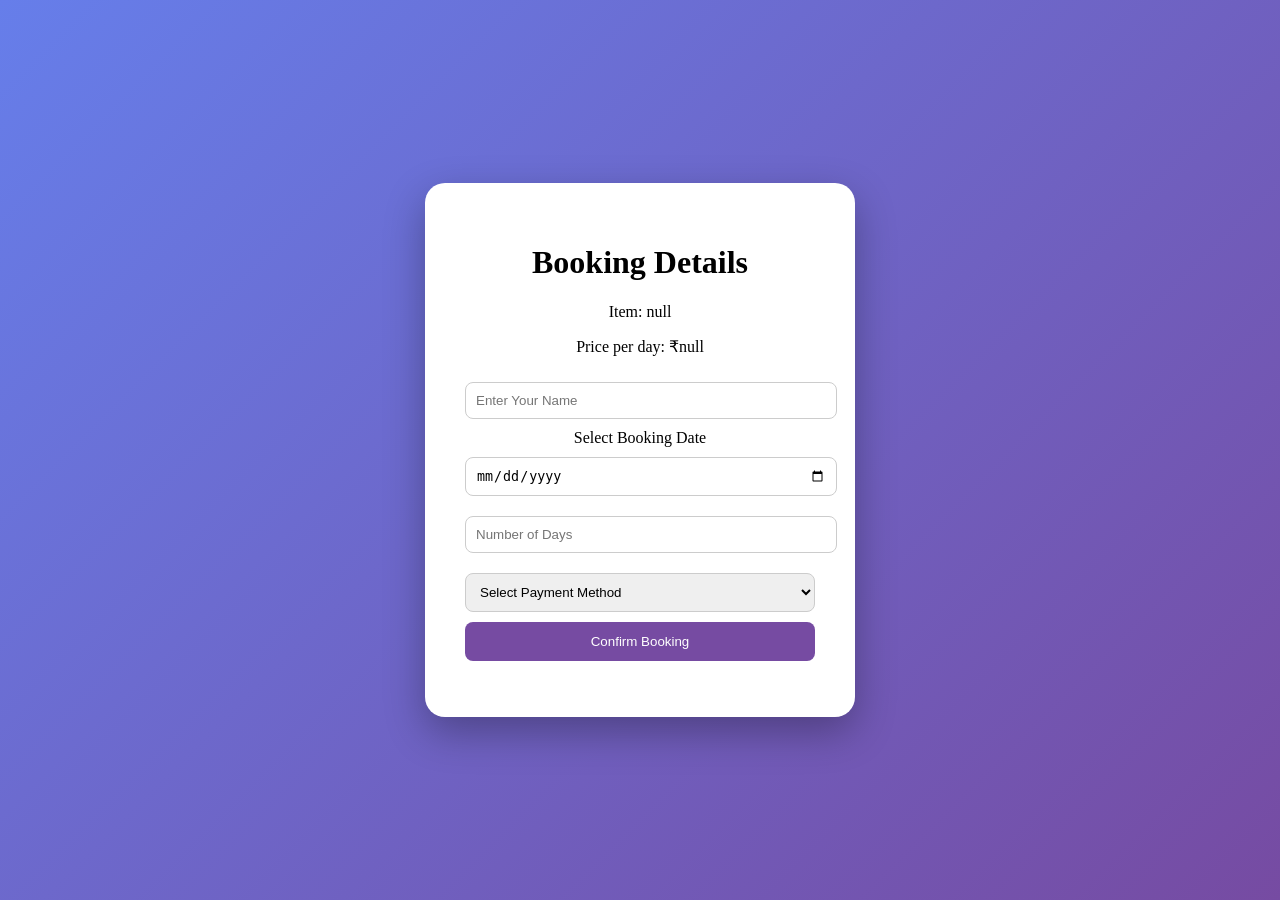
==== booking.html @ 20396b88 "Updated website" ====
<!DOCTYPE html>
<html>
<head>
    <title>Booking</title>
    <link rel="stylesheet" href="style.css">
</head>
<body class="booking-page">

<div class="booking-box">

    <h1>Booking Details</h1>

    <div class="item-info">
        <p id="itemName"></p>
        <p id="itemPrice"></p>
    </div>

    <input type="text" id="customerName" placeholder="Enter Your Name">

    <label>Select Booking Date</label>
    <input type="date" id="bookingDate">

    <input type="number" id="days" placeholder="Number of Days">

    <select id="paymentMethod">
        <option value="">Select Payment Method</option>
        <option>UPI</option>
        <option>Credit Card</option>
        <option>Cash</option>
    </select>

    <button onclick="confirmBooking()">Confirm Booking</button>

    <p id="successMessage" class="success-message"></p>

</div>

<script src="script.js"></script>
</body>
</html>
---- style.css ----
body{
    margin:0;
    font-family:Segoe UI;
    text-align:center;
}

/* HOME PAGE */
.home-page{
    height:100vh;
    display:flex;
    justify-content:center;
    align-items:center;
    background:linear-gradient(135deg,#ff9a9e,#fad0c4);
}

.home-container{
    background:white;
    padding:50px;
    border-radius:20px;
    box-shadow:0 15px 40px rgba(0,0,0,0.3);
}

.home-container button{
    padding:12px 25px;
    background:#ff4b5c;
    color:white;
    border:none;
    border-radius:8px;
    cursor:pointer;
}

/* ITEMS PAGE */
.items-page{
    background:linear-gradient(135deg,#36d1dc,#5b86e5);
    padding-bottom:50px;
}

.page-title{
    padding-top:30px;
    color:white;
}

.items-container{
    display:grid;
    grid-template-columns:repeat(auto-fit,minmax(220px,1fr));
    gap:25px;
    padding:30px;
}

.item-card{
    background:white;
    padding:20px;
    border-radius:15px;
    box-shadow:0 10px 25px rgba(0,0,0,0.3);
}

.item-card img{
    width:100%;
    height:150px;
    object-fit:cover;
    border-radius:10px;
}

.item-card button{
    padding:8px 15px;
    background:#667eea;
    color:white;
    border:none;
    border-radius:8px;
    cursor:pointer;
}

/* BOOKING PAGE */
.booking-page{
    height:100vh;
    display:flex;
    justify-content:center;
    align-items:center;
    background:linear-gradient(135deg,#667eea,#764ba2);
}

.booking-box{
    background:white;
    padding:40px;
    border-radius:20px;
    width:350px;
    box-shadow:0 15px 40px rgba(0,0,0,0.3);
}

.booking-box input,
.booking-box select{
    width:100%;
    padding:10px;
    margin:10px 0;
    border-radius:8px;
    border:1px solid #ccc;
}

.booking-box button{
    width:100%;
    padding:12px;
    background:#764ba2;
    color:white;
    border:none;
    border-radius:8px;
    cursor:pointer;
}

.success-message{
    margin-top:15px;
    color:green;
    font-weight:bold;
}
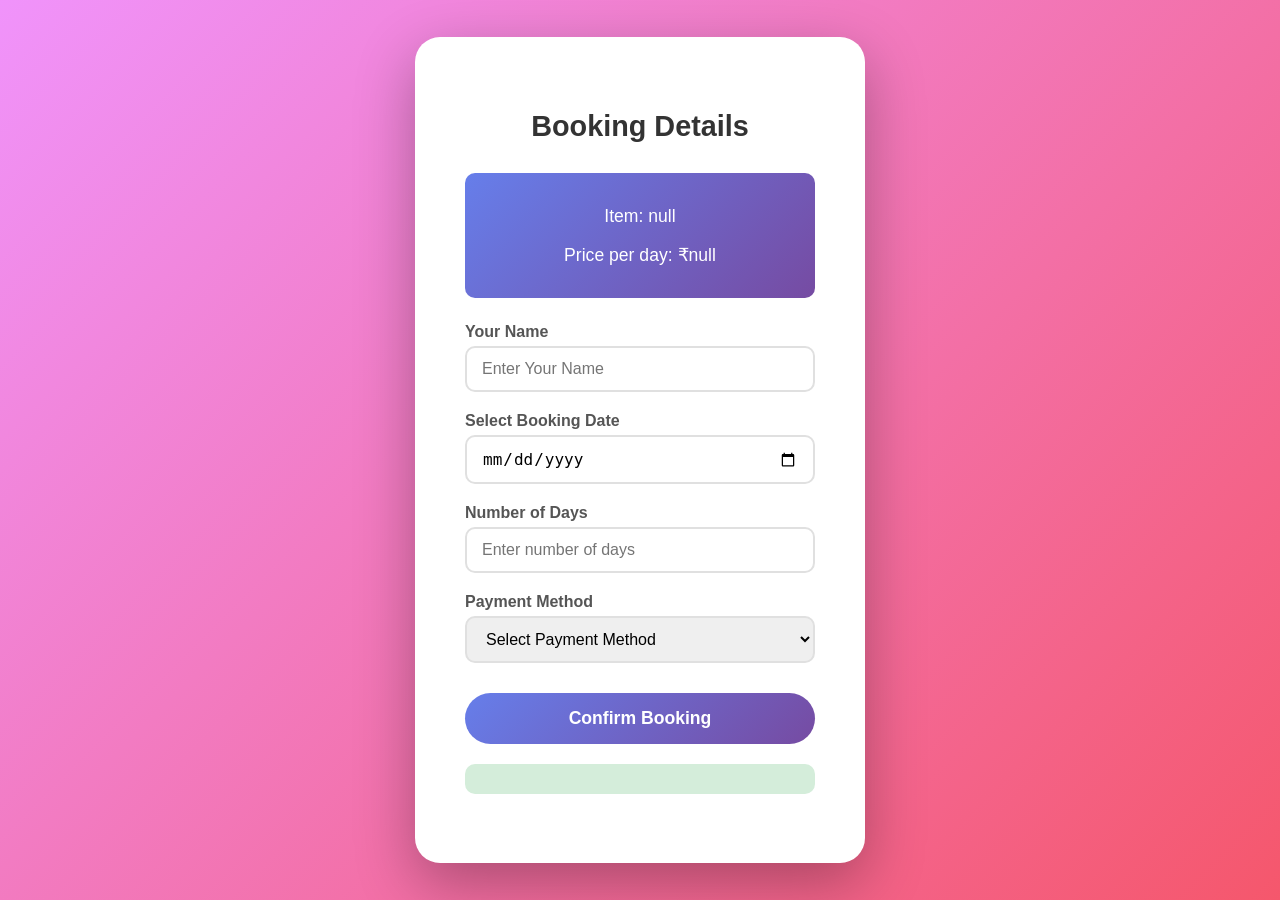
==== commit beeb8c90: "images inserted and fitted properly" ====
--- a/booking.html
+++ b/booking.html
@@ -8,20 +8,23 @@
 
 <div class="booking-box">
 
-    <h1>Booking Details</h1>
+    <h2>Booking Details</h2>
 
     <div class="item-info">
         <p id="itemName"></p>
         <p id="itemPrice"></p>
     </div>
 
+    <label for="customerName">Your Name</label>
     <input type="text" id="customerName" placeholder="Enter Your Name">
 
-    <label>Select Booking Date</label>
+    <label for="bookingDate">Select Booking Date</label>
     <input type="date" id="bookingDate">
 
-    <input type="number" id="days" placeholder="Number of Days">
+    <label for="days">Number of Days</label>
+    <input type="number" id="days" placeholder="Enter number of days">
 
+    <label for="paymentMethod">Payment Method</label>
     <select id="paymentMethod">
         <option value="">Select Payment Method</option>
         <option>UPI</option>
@@ -37,4 +40,5 @@
 
 <script src="script.js"></script>
 </body>
-</html>+</html>
+
--- a/style.css
+++ b/style.css
@@ -1,113 +1,325 @@
-body{
-    margin:0;
-    font-family:Segoe UI;
-    text-align:center;
+* {
+    box-sizing: border-box;
+}
+
+body {
+    margin: 0;
+    font-family: 'Segoe UI', Tahoma, Geneva, Verdana, sans-serif;
+    text-align: center;
 }
 
 /* HOME PAGE */
-.home-page{
-    height:100vh;
-    display:flex;
-    justify-content:center;
-    align-items:center;
-    background:linear-gradient(135deg,#ff9a9e,#fad0c4);
-}
-
-.home-container{
-    background:white;
-    padding:50px;
-    border-radius:20px;
-    box-shadow:0 15px 40px rgba(0,0,0,0.3);
-}
-
-.home-container button{
-    padding:12px 25px;
-    background:#ff4b5c;
-    color:white;
-    border:none;
-    border-radius:8px;
-    cursor:pointer;
+.home-page {
+    height: 100vh;
+    display: flex;
+    justify-content: center;
+    align-items: center;
+    background: linear-gradient(135deg, #667eea 0%, #764ba2 100%);
+}
+
+.home-container {
+    background: white;
+    padding: 60px 80px;
+    border-radius: 25px;
+    box-shadow: 0 20px 60px rgba(0, 0, 0, 0.4);
+    text-align: center;
+}
+
+.home-container h1 {
+    color: #333;
+    margin-bottom: 10px;
+    font-size: 2.5rem;
+}
+
+.home-container p {
+    color: #666;
+    margin-bottom: 30px;
+    font-size: 1.1rem;
+}
+
+.home-container button {
+    padding: 15px 40px;
+    background: linear-gradient(135deg, #667eea 0%, #764ba2 100%);
+    color: white;
+    border: none;
+    border-radius: 50px;
+    cursor: pointer;
+    font-size: 1.1rem;
+    font-weight: 600;
+    transition: transform 0.3s, box-shadow 0.3s;
+}
+
+.home-container button:hover {
+    transform: translateY(-3px);
+    box-shadow: 0 10px 30px rgba(102, 126, 234, 0.5);
 }
 
 /* ITEMS PAGE */
-.items-page{
-    background:linear-gradient(135deg,#36d1dc,#5b86e5);
-    padding-bottom:50px;
-}
-
-.page-title{
-    padding-top:30px;
-    color:white;
-}
-
-.items-container{
-    display:grid;
-    grid-template-columns:repeat(auto-fit,minmax(220px,1fr));
-    gap:25px;
-    padding:30px;
-}
-
-.item-card{
-    background:white;
-    padding:20px;
-    border-radius:15px;
-    box-shadow:0 10px 25px rgba(0,0,0,0.3);
-}
-
-.item-card img{
-    width:100%;
-    height:150px;
-    object-fit:cover;
-    border-radius:10px;
-}
-
-.item-card button{
-    padding:8px 15px;
-    background:#667eea;
-    color:white;
-    border:none;
-    border-radius:8px;
-    cursor:pointer;
+.items-page {
+    background: linear-gradient(135deg, #1e3c72 0%, #2a5298 100%);
+    min-height: 100vh;
+    padding-bottom: 50px;
+}
+
+.page-title {
+    padding-top: 40px;
+    padding-bottom: 20px;
+    color: white;
+    font-size: 2.5rem;
+    text-shadow: 2px 2px 4px rgba(0, 0, 0, 0.3);
+    margin: 0;
+}
+
+.items-container {
+    display: grid;
+    grid-template-columns: repeat(auto-fit, minmax(250px, 1fr));
+    gap: 30px;
+    padding: 30px 50px;
+    max-width: 1400px;
+    margin: 0 auto;
+}
+
+.item-card {
+    background: white;
+    padding: 25px;
+    border-radius: 20px;
+    box-shadow: 0 15px 35px rgba(0, 0, 0, 0.3);
+    transition: transform 0.3s, box-shadow 0.3s;
+    display: flex;
+    flex-direction: column;
+    align-items: center;
+}
+
+.item-card:hover {
+    transform: translateY(-10px);
+    box-shadow: 0 20px 50px rgba(0, 0, 0, 0.4);
+}
+
+.item-card .image-container {
+    width: 100%;
+    height: 180px;
+    display: flex;
+    align-items: center;
+    justify-content: center;
+    background: linear-gradient(135deg, #f5f7fa 0%, #c3cfe2 100%);
+    border-radius: 15px;
+    padding: 15px;
+    margin-bottom: 15px;
+}
+
+.item-card img {
+    max-width: 100%;
+    max-height: 100%;
+    width: auto;
+    height: auto;
+    object-fit: contain;
+    border-radius: 10px;
+}
+
+.item-card h3 {
+    color: #333;
+    margin: 10px 0;
+    font-size: 1.3rem;
+}
+
+.item-card .price {
+    color: #667eea;
+    font-size: 1.4rem;
+    font-weight: bold;
+    margin: 5px 0 15px 0;
+}
+
+.item-card button {
+    padding: 12px 30px;
+    background: linear-gradient(135deg, #667eea 0%, #764ba2 100%);
+    color: white;
+    border: none;
+    border-radius: 50px;
+    cursor: pointer;
+    font-size: 1rem;
+    font-weight: 600;
+    transition: transform 0.2s, box-shadow 0.2s;
+    width: 100%;
+}
+
+.item-card button:hover {
+    transform: scale(1.05);
+    box-shadow: 0 5px 20px rgba(102, 126, 234, 0.5);
 }
 
 /* BOOKING PAGE */
-.booking-page{
-    height:100vh;
-    display:flex;
-    justify-content:center;
-    align-items:center;
-    background:linear-gradient(135deg,#667eea,#764ba2);
-}
-
-.booking-box{
-    background:white;
-    padding:40px;
-    border-radius:20px;
-    width:350px;
-    box-shadow:0 15px 40px rgba(0,0,0,0.3);
+.booking-page {
+    min-height: 100vh;
+    display: flex;
+    justify-content: center;
+    align-items: center;
+    background: linear-gradient(135deg, #f093fb 0%, #f5576c 100%);
+    padding: 20px;
+}
+
+.booking-box {
+    background: white;
+    padding: 50px;
+    border-radius: 25px;
+    width: 100%;
+    max-width: 450px;
+    box-shadow: 0 20px 60px rgba(0, 0, 0, 0.3);
+}
+
+.booking-box h2 {
+    color: #333;
+    margin-bottom: 30px;
+    font-size: 1.8rem;
+}
+
+.booking-box .item-info {
+    background: linear-gradient(135deg, #667eea 0%, #764ba2 100%);
+    color: white;
+    padding: 15px;
+    border-radius: 10px;
+    margin-bottom: 25px;
+    font-size: 1.1rem;
+}
+
+.booking-box label {
+    display: block;
+    text-align: left;
+    color: #555;
+    font-weight: 600;
+    margin-bottom: 5px;
 }
 
 .booking-box input,
-.booking-box select{
-    width:100%;
-    padding:10px;
-    margin:10px 0;
-    border-radius:8px;
-    border:1px solid #ccc;
-}
-
-.booking-box button{
-    width:100%;
-    padding:12px;
-    background:#764ba2;
-    color:white;
-    border:none;
-    border-radius:8px;
-    cursor:pointer;
-}
-
-.success-message{
-    margin-top:15px;
-    color:green;
-    font-weight:bold;
-}+.booking-box select {
+    width: 100%;
+    padding: 12px 15px;
+    margin-bottom: 20px;
+    border-radius: 10px;
+    border: 2px solid #e0e0e0;
+    font-size: 1rem;
+    transition: border-color 0.3s;
+}
+
+.booking-box input:focus,
+.booking-box select:focus {
+    outline: none;
+    border-color: #667eea;
+}
+
+.booking-box button {
+    width: 100%;
+    padding: 15px;
+    background: linear-gradient(135deg, #667eea 0%, #764ba2 100%);
+    color: white;
+    border: none;
+    border-radius: 50px;
+    cursor: pointer;
+    font-size: 1.1rem;
+    font-weight: 600;
+    transition: transform 0.2s, box-shadow 0.2s;
+    margin-top: 10px;
+}
+
+.booking-box button:hover {
+    transform: translateY(-2px);
+    box-shadow: 0 10px 30px rgba(102, 126, 234, 0.5);
+}
+
+.success-message {
+    margin-top: 20px;
+    color: #28a745;
+    font-weight: bold;
+    font-size: 1.2rem;
+    padding: 15px;
+    background: #d4edda;
+    border-radius: 10px;
+}
+
+/* BOOKINGS PAGE */
+.bookings-page {
+    min-height: 100vh;
+    background: linear-gradient(135deg, #11998e 0%, #38ef7d 100%);
+    padding: 40px 20px;
+}
+
+.bookings-page h1 {
+    color: white;
+    font-size: 2.5rem;
+    margin-bottom: 40px;
+    text-shadow: 2px 2px 4px rgba(0, 0, 0, 0.3);
+}
+
+.bookings-list {
+    max-width: 800px;
+    margin: 0 auto;
+}
+
+.booking-card {
+    background: white;
+    padding: 25px;
+    border-radius: 15px;
+    box-shadow: 0 10px 30px rgba(0, 0, 0, 0.2);
+    margin-bottom: 20px;
+    text-align: left;
+}
+
+.booking-card h3 {
+    color: #333;
+    margin: 0 0 10px 0;
+}
+
+.booking-card p {
+    color: #666;
+    margin: 5px 0;
+}
+
+.booking-card .total {
+    color: #667eea;
+    font-weight: bold;
+    font-size: 1.2rem;
+    margin-top: 10px;
+}
+
+/* Back Button */
+.back-btn {
+    position: fixed;
+    top: 20px;
+    left: 20px;
+    padding: 10px 20px;
+    background: white;
+    color: #333;
+    border: none;
+    border-radius: 50px;
+    cursor: pointer;
+    font-weight: 600;
+    box-shadow: 0 5px 15px rgba(0, 0, 0, 0.2);
+    transition: transform 0.2s;
+    z-index: 1000;
+}
+
+.back-btn:hover {
+    transform: scale(1.05);
+}
+
+/* Responsive Design */
+@media (max-width: 768px) {
+    .items-container {
+        grid-template-columns: repeat(auto-fit, minmax(200px, 1fr));
+        padding: 20px;
+        gap: 20px;
+    }
+
+    .page-title {
+        font-size: 2rem;
+    }
+
+    .home-container {
+        padding: 40px;
+        margin: 20px;
+    }
+
+    .booking-box {
+        padding: 30px;
+    }
+}
+
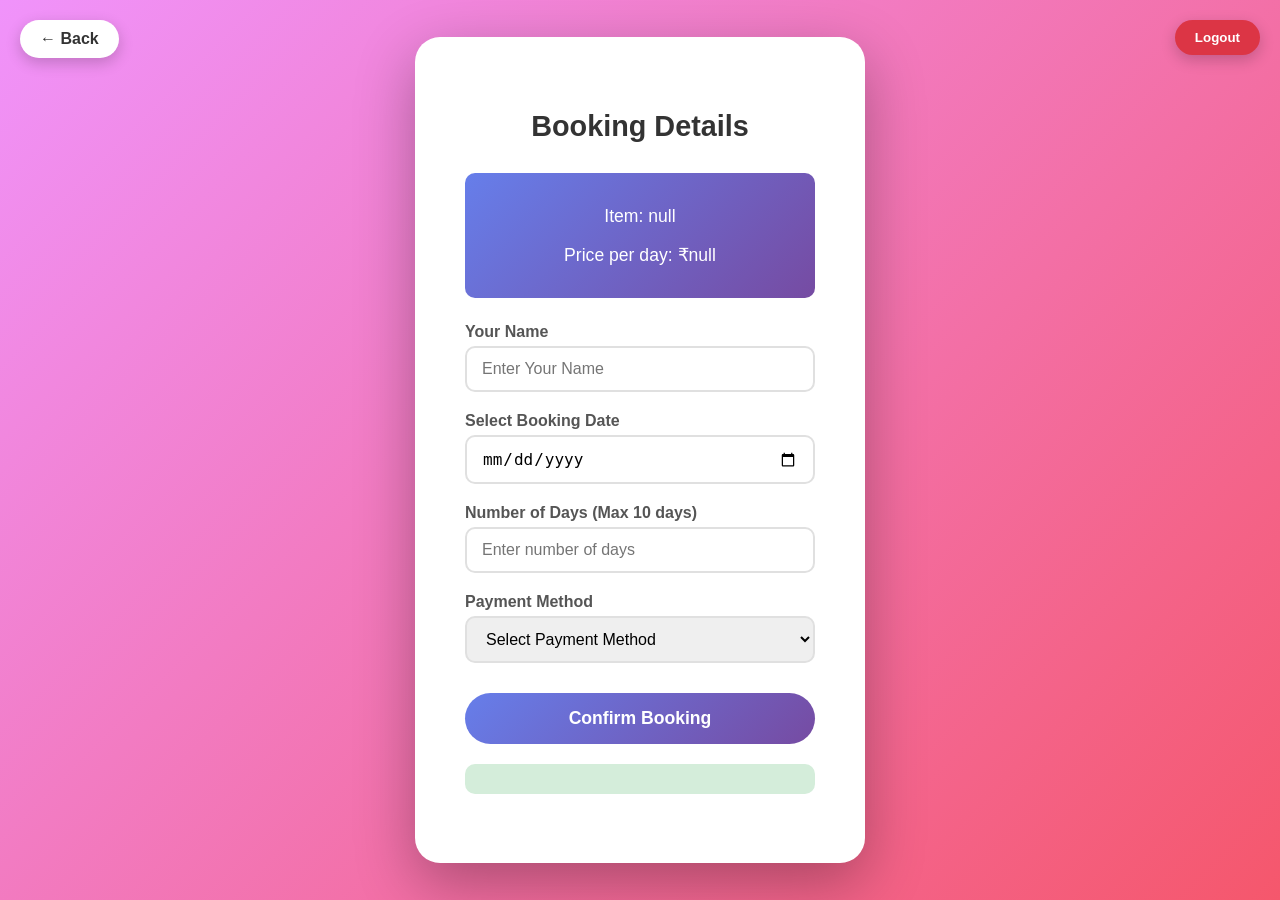
==== commit 2a5b92d4: "login and logout added along with No. of days limit with 10" ====
--- a/booking.html
+++ b/booking.html
@@ -5,6 +5,9 @@
     <link rel="stylesheet" href="style.css">
 </head>
 <body class="booking-page">
+
+<a href="items.html" class="back-btn">← Back</a>
+<button class="logout-btn" onclick="logout()">Logout</button>
 
 <div class="booking-box">
 
@@ -21,8 +24,16 @@
     <label for="bookingDate">Select Booking Date</label>
     <input type="date" id="bookingDate">
 
-    <label for="days">Number of Days</label>
-    <input type="number" id="days" placeholder="Enter number of days">
+    <label for="days">Number of Days (Max 10 days)</label>
+    <input type="number" id="days" placeholder="Enter number of days" min="1" max="10" onchange="toggleTimings()">
+
+    <div id="timingsSection" style="display: none;">
+        <label for="startTime">From Time</label>
+        <input type="time" id="startTime">
+
+        <label for="endTime">To Time</label>
+        <input type="time" id="endTime">
+    </div>
 
     <label for="paymentMethod">Payment Method</label>
     <select id="paymentMethod">
@@ -42,3 +53,4 @@
 </body>
 </html>
 
+
--- a/style.css
+++ b/style.css
@@ -6,6 +6,123 @@
     margin: 0;
     font-family: 'Segoe UI', Tahoma, Geneva, Verdana, sans-serif;
     text-align: center;
+}
+
+/* LOGIN PAGE */
+.login-page {
+    height: 100vh;
+    display: flex;
+    justify-content: center;
+    align-items: center;
+    background: linear-gradient(135deg, #667eea 0%, #764ba2 100%);
+}
+
+.login-container {
+    width: 100%;
+    padding: 20px;
+}
+
+.login-box {
+    background: white;
+    padding: 50px 40px;
+    border-radius: 25px;
+    box-shadow: 0 20px 60px rgba(0, 0, 0, 0.4);
+    max-width: 400px;
+    margin: 0 auto;
+    text-align: center;
+}
+
+.login-box h1 {
+    color: #333;
+    margin-bottom: 5px;
+    font-size: 2rem;
+}
+
+.login-box .subtitle {
+    color: #666;
+    margin-bottom: 30px;
+    font-size: 1rem;
+}
+
+.login-box .form-group {
+    text-align: left;
+    margin-bottom: 20px;
+}
+
+.login-box label {
+    display: block;
+    color: #555;
+    font-weight: 600;
+    margin-bottom: 8px;
+    font-size: 0.95rem;
+}
+
+.login-box input {
+    width: 100%;
+    padding: 12px 15px;
+    border-radius: 10px;
+    border: 2px solid #e0e0e0;
+    font-size: 1rem;
+    transition: border-color 0.3s;
+}
+
+.login-box input:focus {
+    outline: none;
+    border-color: #667eea;
+}
+
+.login-box button {
+    width: 100%;
+    padding: 15px;
+    background: linear-gradient(135deg, #667eea 0%, #764ba2 100%);
+    color: white;
+    border: none;
+    border-radius: 50px;
+    cursor: pointer;
+    font-size: 1.1rem;
+    font-weight: 600;
+    transition: transform 0.2s, box-shadow 0.2s;
+    margin-top: 10px;
+}
+
+.login-box button:hover {
+    transform: translateY(-2px);
+    box-shadow: 0 10px 30px rgba(102, 126, 234, 0.5);
+}
+
+.login-box .back-link {
+    margin-top: 20px;
+    color: #666;
+}
+
+.login-box .back-link a {
+    color: #667eea;
+    text-decoration: none;
+    font-weight: 600;
+}
+
+.login-box .back-link a:hover {
+    text-decoration: underline;
+}
+
+/* Green Login Button */
+.login-btn {
+    width: 100%;
+    padding: 15px;
+    background: linear-gradient(135deg, #28a745 0%, #20c997 100%) !important;
+    color: white;
+    border: none;
+    border-radius: 50px;
+    cursor: pointer;
+    font-size: 1.1rem;
+    font-weight: 600;
+    transition: transform 0.2s, box-shadow 0.2s;
+    margin-top: 10px;
+}
+
+.login-btn:hover {
+    transform: translateY(-2px);
+    box-shadow: 0 10px 30px rgba(40, 167, 69, 0.5);
 }
 
 /* HOME PAGE */
@@ -47,6 +164,7 @@
     font-size: 1.1rem;
     font-weight: 600;
     transition: transform 0.3s, box-shadow 0.3s;
+    margin: 5px;
 }
 
 .home-container button:hover {
@@ -97,46 +215,46 @@
 
 .item-card .image-container {
     width: 100%;
-    height: 180px;
+    height: 150px;
     display: flex;
     align-items: center;
     justify-content: center;
-    background: linear-gradient(135deg, #f5f7fa 0%, #c3cfe2 100%);
-    border-radius: 15px;
-    padding: 15px;
+    background: linear-gradient(135deg, #f5f7fa 0%, #e8ecf1 100%);
+    border-radius: 12px;
+    padding: 10px;
     margin-bottom: 15px;
+    overflow: hidden;
 }
 
 .item-card img {
-    max-width: 100%;
-    max-height: 100%;
-    width: auto;
-    height: auto;
+    width: 100%;
+    height: 100%;
     object-fit: contain;
-    border-radius: 10px;
+    border-radius: 8px;
 }
 
 .item-card h3 {
     color: #333;
     margin: 10px 0;
-    font-size: 1.3rem;
+    font-size: 1.2rem;
+    min-height: 30px;
 }
 
 .item-card .price {
     color: #667eea;
-    font-size: 1.4rem;
+    font-size: 1.3rem;
     font-weight: bold;
     margin: 5px 0 15px 0;
 }
 
 .item-card button {
-    padding: 12px 30px;
-    background: linear-gradient(135deg, #667eea 0%, #764ba2 100%);
-    color: white;
-    border: none;
-    border-radius: 50px;
-    cursor: pointer;
-    font-size: 1rem;
+    padding: 10px 25px;
+    background: linear-gradient(135deg, #667eea 0%, #764ba2 100%);
+    color: white;
+    border: none;
+    border-radius: 50px;
+    cursor: pointer;
+    font-size: 0.95rem;
     font-weight: 600;
     transition: transform 0.2s, box-shadow 0.2s;
     width: 100%;
@@ -206,6 +324,24 @@
     border-color: #667eea;
 }
 
+/* Timings Section */
+#timingsSection {
+    background: #f8f9fa;
+    padding: 20px;
+    border-radius: 10px;
+    margin-bottom: 20px;
+    border: 2px solid #e0e0e0;
+}
+
+#timingsSection label {
+    color: #667eea;
+    font-weight: 600;
+}
+
+#timingsSection input {
+    margin-bottom: 10px;
+}
+
 .booking-box button {
     width: 100%;
     padding: 15px;
@@ -295,10 +431,56 @@
     box-shadow: 0 5px 15px rgba(0, 0, 0, 0.2);
     transition: transform 0.2s;
     z-index: 1000;
+    text-decoration: none;
 }
 
 .back-btn:hover {
     transform: scale(1.05);
+}
+
+/* Logout Button */
+.logout-btn {
+    position: fixed;
+    top: 20px;
+    right: 20px;
+    padding: 10px 20px;
+    background: #dc3545;
+    color: white;
+    border: none;
+    border-radius: 50px;
+    cursor: pointer;
+    font-weight: 600;
+    box-shadow: 0 5px 15px rgba(0, 0, 0, 0.2);
+    transition: transform 0.2s, background 0.2s;
+    z-index: 1000;
+}
+
+.logout-btn:hover {
+    transform: scale(1.05);
+    background: #c82333;
+}
+
+/* Login Button on Home */
+.login-home-btn {
+    padding: 10px 20px;
+    background: #28a745 !important;
+    color: white;
+    border: none;
+    border-radius: 50px;
+    cursor: pointer;
+    font-weight: 600;
+    box-shadow: 0 5px 15px rgba(0, 0, 0, 0.2);
+    transition: transform 0.2s;
+    z-index: 1000;
+    text-decoration: none;
+    position: fixed;
+    top: 20px;
+    right: 20px;
+}
+
+.login-home-btn:hover {
+    transform: scale(1.05);
+    background: #218838 !important;
 }
 
 /* Responsive Design */
@@ -322,4 +504,3 @@
         padding: 30px;
     }
 }
-
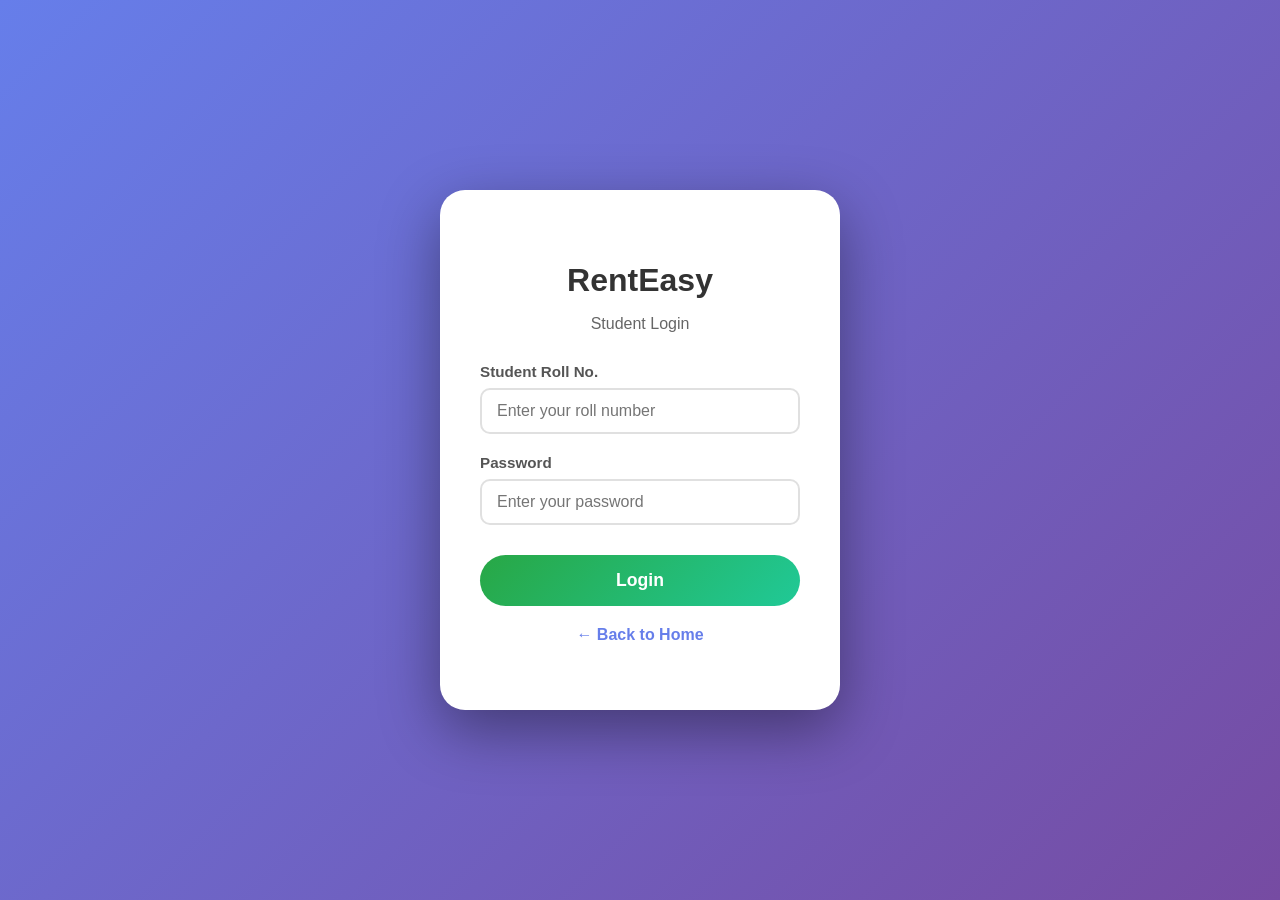
==== commit 2af88e85: "login authentication check added to ensure user login" ====
--- a/booking.html
+++ b/booking.html
@@ -25,7 +25,7 @@
     <input type="date" id="bookingDate">
 
     <label for="days">Number of Days (Max 10 days)</label>
-    <input type="number" id="days" placeholder="Enter number of days" min="1" max="10" onchange="toggleTimings()">
+    <input type="number" id="days" placeholder="Enter number of days" min="1" max="10">
 
     <div id="timingsSection" style="display: none;">
         <label for="startTime">From Time</label>
@@ -50,7 +50,19 @@
 </div>
 
 <script src="script.js"></script>
+<script>
+    // Check login and hide/show logout button
+    document.addEventListener("DOMContentLoaded", function() {
+        const isLoggedIn = localStorage.getItem("isLoggedIn");
+        const logoutBtn = document.querySelector(".logout-btn");
+        
+        if(!isLoggedIn){
+            logoutBtn.style.display = "none";
+            // Redirect to login if not logged in
+            alert("Please login first to book an item!");
+            window.location.href = "login.html";
+        }
+    });
+</script>
 </body>
 </html>
-
-
